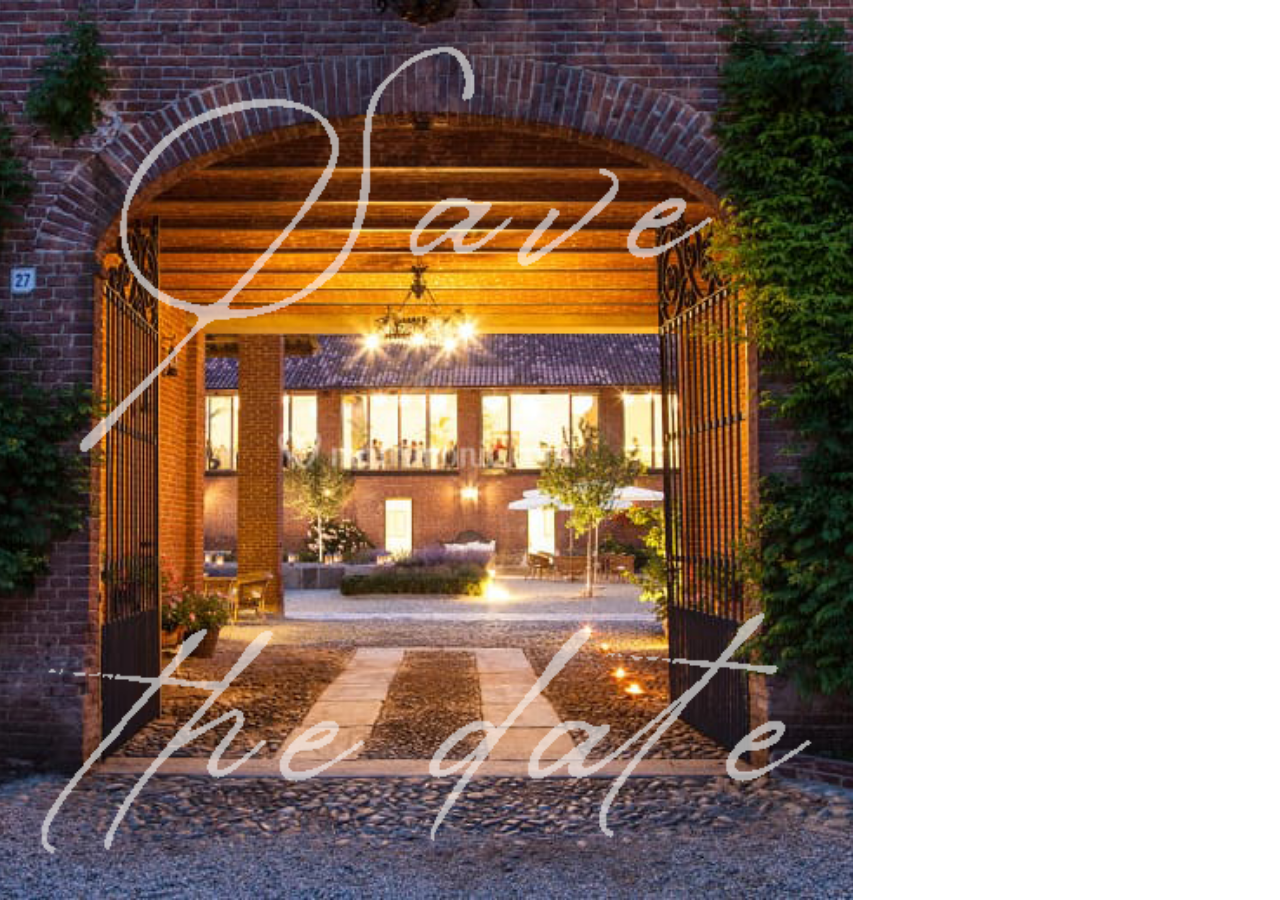
==== index.html @ 9339fcf1 "Save the date embedded in image" ====
<!DOCTYPE html>
<html lang="en">
  <head>
    <meta charset="utf-8">
    <!-- TODO: confirm if the following line is needed -->
    <meta http-equiv="X-UA-Compatible" content="IE=edge">
    <meta name="viewport" content="width=device-width, initial-scale=1">
    <title>Save the date</title>

    <!-- Google Fonts -->
    <link href="https://fonts.googleapis.com/css?family=Great+Vibes|Montserrat&display=swap" rel="stylesheet">
    <!-- CSS -->
    <link rel="stylesheet" href="style.css">
  </head>
  <body>
      <div class="wrapper">
        <div class="entrance">
          <div class="text_center">
          </div>
        </div>
        <div class="text">
        </div>
      </div>
  </body>
</html>
---- style.css ----
/*
font-family: 'Great Vibes', cursive;
font-family: 'Montserrat', sans-serif;
*/

@font-face {
  font-family: 'ManchesterSignature';
  src: url('fonts/ManchesterSignature.ttf');
}

body, html {
  height: 100%;
  margin: 0;
}

.wrapper {
  display: flex;
  height: 100%;
  flex-flow: row nowrap;
  justify-content: flex-start;
  align-items: stretch;
  align-content: center;
  margin: 0;
  padding: 0;
}

.entrance {
  background-image: url("images/entranceSave.png");
  flex-grow: 2;
  background-repeat: no-repeat;
  background-position: center;
  background-size: cover;
  display: flex;
  align-content: center;
  align-items: center;
  justify-content: center;
}

.text_center {
  text-align: center;
}

.text {
  background-image: url("images/sfondo.png");
  flex-grow: 1;
}

h1 {
  font-family: 'ManchesterSignature', 'Great Vibes', cursive;
  font-size: 28em;
  color: rgba(255, 255, 255, 0.5);
  margin: 0;
  padding: 0;
}

h2 {
  font-family: 'Great Vibes', cursive;
  font-size: calc(16px + 0.5vw);
}

h3 {
  font-family: 'Great Vibes', cursive;
  font-size: calc(16px + 5vw;
}

p {
  font-family: 'Montserrat', sans-serif;
  font-size: calc(8px + 0.5vw);
}
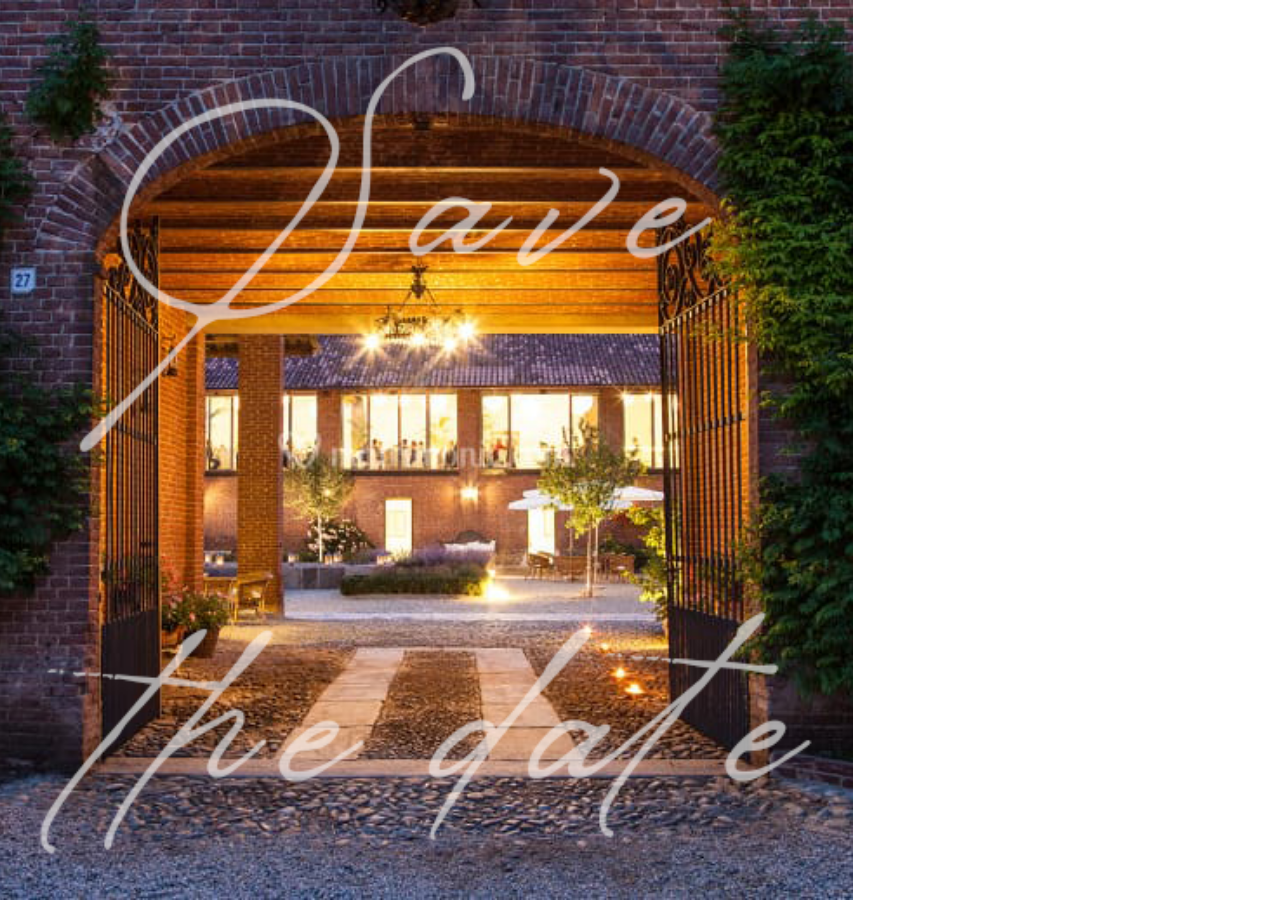
==== commit 03e05379: "new main imag" ====
--- a/index.html
+++ b/index.html
@@ -15,8 +15,6 @@
   <body>
       <div class="wrapper">
         <div class="entrance">
-          <div class="text_center">
-          </div>
         </div>
         <div class="text">
         </div>
--- a/style.css
+++ b/style.css
@@ -25,19 +25,11 @@
 }
 
 .entrance {
-  background-image: url("images/entranceSave.png");
+  background-image: url("images/entranceSave2.png");
   flex-grow: 2;
   background-repeat: no-repeat;
   background-position: center;
   background-size: cover;
-  display: flex;
-  align-content: center;
-  align-items: center;
-  justify-content: center;
-}
-
-.text_center {
-  text-align: center;
 }
 
 .text {
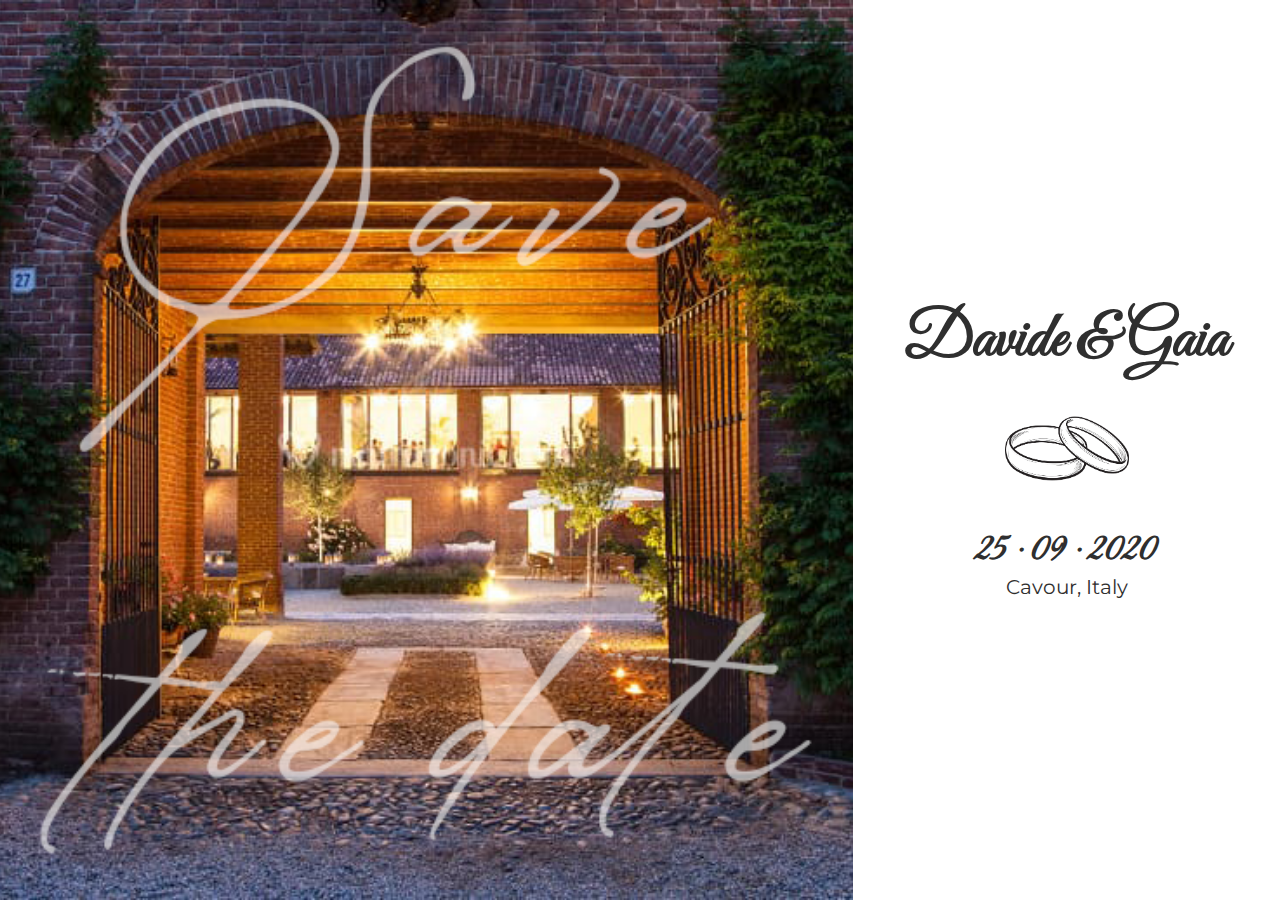
==== commit a6034d8d: "Main text" ====
--- a/index.html
+++ b/index.html
@@ -8,7 +8,7 @@
     <title>Save the date</title>
 
     <!-- Google Fonts -->
-    <link href="https://fonts.googleapis.com/css?family=Great+Vibes|Montserrat&display=swap" rel="stylesheet">
+    <link href="https://fonts.googleapis.com/css?family=Great+Vibes|Montserrat:300&display=swap" rel="stylesheet">
     <!-- CSS -->
     <link rel="stylesheet" href="style.css">
   </head>
@@ -16,7 +16,15 @@
       <div class="wrapper">
         <div class="entrance">
         </div>
-        <div class="text">
+        <div class="text-wrapper">
+          <div class="spacer"></div>
+          <div class="text">
+            <h1>Davide & Gaia</h1>
+            <img class="anelli" src="images/Anelli.png" alt="">
+            <h2>25 · 09 · 2020</h2>
+            <p>Cavour, Italy</p>
+          </div>
+          <div class="spacer"></div>
         </div>
       </div>
   </body>
--- a/style.css
+++ b/style.css
@@ -1,12 +1,8 @@
 /*
 font-family: 'Great Vibes', cursive;
 font-family: 'Montserrat', sans-serif;
+font-family: 'ManchesterSignature';
 */
-
-@font-face {
-  font-family: 'ManchesterSignature';
-  src: url('fonts/ManchesterSignature.ttf');
-}
 
 body, html {
   height: 100%;
@@ -32,30 +28,47 @@
   background-size: cover;
 }
 
+.text-wrapper {
+  background-image: url("images/sfondo.png");
+  width: calc(100% / 3);
+  display: flex;
+  flex-flow: column nowrap;
+  justify-content: center;
+}
+
 .text {
-  background-image: url("images/sfondo.png");
+  color: #2F2F2F;
+  flex-grow: auto;
+  text-align: center;
+}
+
+.spacer {
   flex-grow: 1;
 }
 
-h1 {
-  font-family: 'ManchesterSignature', 'Great Vibes', cursive;
-  font-size: 28em;
-  color: rgba(255, 255, 255, 0.5);
+.anelli {
+  width: 30%;
+  height: auto;
+  margin-bottom: 3%;
+}
+
+p, h1, h2, h3, h4, h5 {
   margin: 0;
   padding: 0;
 }
 
+
+h1 {
+  font-family: 'Great Vibes', cursive;
+  font-size: 64px;
+}
+
 h2 {
   font-family: 'Great Vibes', cursive;
-  font-size: calc(16px + 0.5vw);
-}
-
-h3 {
-  font-family: 'Great Vibes', cursive;
-  font-size: calc(16px + 5vw;
+  font-size: 40px;
 }
 
 p {
   font-family: 'Montserrat', sans-serif;
-  font-size: calc(8px + 0.5vw);
+  font-size: 20px;
 }
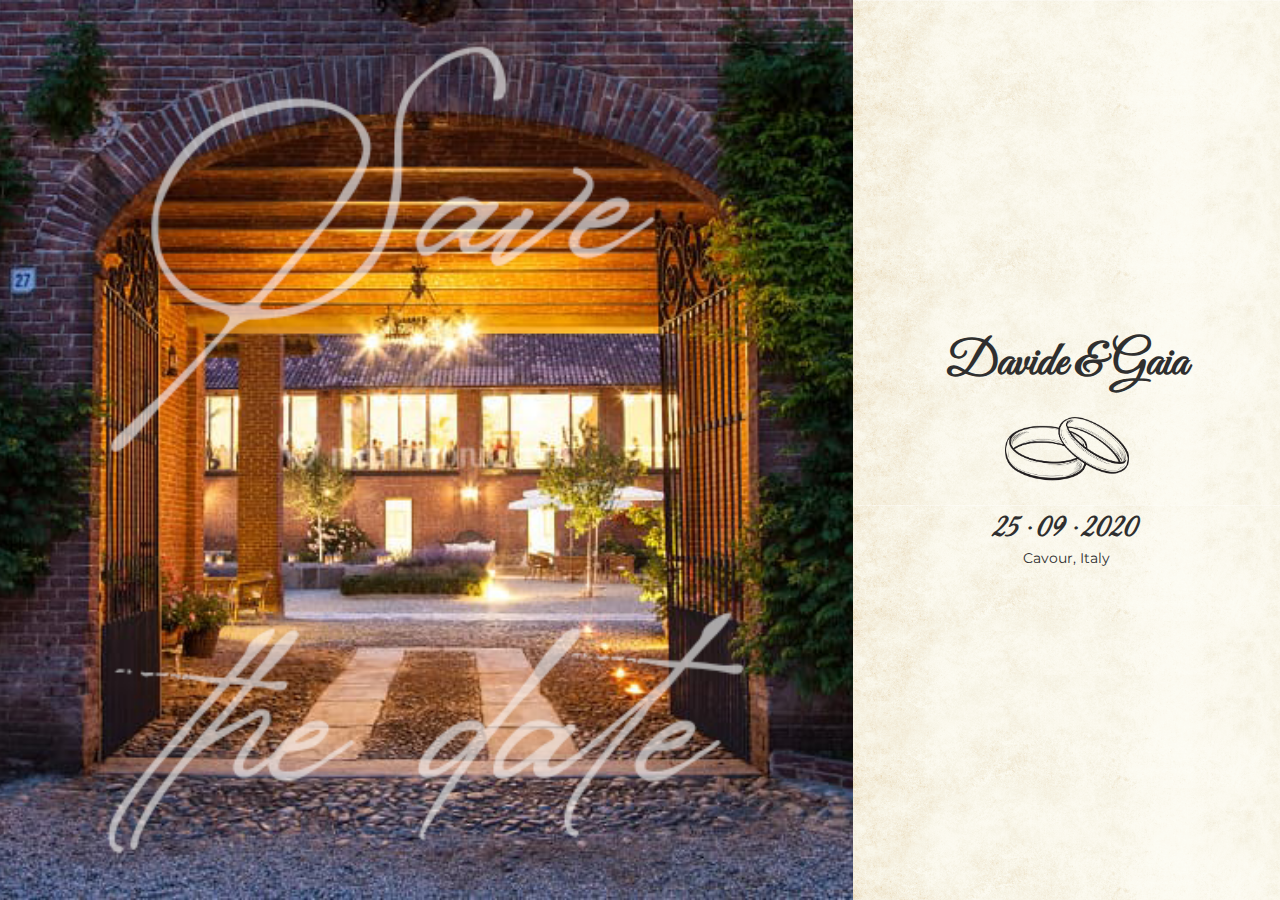
==== commit a434561f: "Favicon" ====
--- a/index.html
+++ b/index.html
@@ -11,6 +11,14 @@
     <link href="https://fonts.googleapis.com/css?family=Great+Vibes|Montserrat:300&display=swap" rel="stylesheet">
     <!-- CSS -->
     <link rel="stylesheet" href="style.css">
+    <!-- Favicon -->
+    <link rel="apple-touch-icon" sizes="180x180" href="/apple-touch-icon.png">
+    <link rel="icon" type="image/png" sizes="32x32" href="/favicon-32x32.png">
+    <link rel="icon" type="image/png" sizes="16x16" href="/favicon-16x16.png">
+    <link rel="manifest" href="/site.webmanifest">
+    <link rel="mask-icon" href="/safari-pinned-tab.svg" color="#5bbad5">
+    <meta name="msapplication-TileColor" content="#da532c">
+    <meta name="theme-color" content="#ffffff">
   </head>
   <body>
       <div class="wrapper">
--- a/style.css
+++ b/style.css
@@ -2,6 +2,14 @@
 font-family: 'Great Vibes', cursive;
 font-family: 'Montserrat', sans-serif;
 font-family: 'ManchesterSignature';
+
+@media only screen
+and (min-device-width : 768px)
+and (max-device-width : 1024px)
+and (orientation : landscape)
+and (orientation : portrait) {
+}
+
 */
 
 body, html {
@@ -21,7 +29,7 @@
 }
 
 .entrance {
-  background-image: url("images/entranceSave2.png");
+  background-image: url("images/entrance.png");
   flex-grow: 2;
   background-repeat: no-repeat;
   background-position: center;
@@ -29,7 +37,7 @@
 }
 
 .text-wrapper {
-  background-image: url("images/sfondo.png");
+  background-image: url("images/Sfondo.png");
   width: calc(100% / 3);
   display: flex;
   flex-flow: column nowrap;
@@ -49,7 +57,7 @@
 .anelli {
   width: 30%;
   height: auto;
-  margin-bottom: 3%;
+  margin: 5% 0;
 }
 
 p, h1, h2, h3, h4, h5 {
@@ -60,15 +68,182 @@
 
 h1 {
   font-family: 'Great Vibes', cursive;
-  font-size: 64px;
+  font-size: 1.5em;
 }
 
 h2 {
   font-family: 'Great Vibes', cursive;
-  font-size: 40px;
+  font-size: 1em;
 }
 
 p {
   font-family: 'Montserrat', sans-serif;
-  font-size: 20px;
-}
+  font-size: 0.75em;
+}
+
+
+/* ************** COLUMN */
+@media only screen
+and (orientation : portrait) {
+  .wrapper {
+    display: flex;
+    flex-flow: column wrap;
+    justify-content: flex-start;
+    align-content: flex-start;
+    margin: 0;
+    padding: 0;
+  }
+
+  .text-wrapper {
+    height: calc(100% / 3);
+    width: 100%;
+    display: flex;
+    flex-flow: column nowrap;
+    justify-content: space-around;
+    align-content: center;
+  }
+  .anelli {
+    width: 20%;
+    height: auto;
+    margin: 3% 0;
+  }
+  h1 {
+    font-size: 1.5em;
+  }
+
+  h2 {
+    font-size: 1em;
+  }
+
+  p {
+    font-size: 0.75em;
+  }
+}
+
+@media only screen
+and (min-height : 650px)
+and (orientation : portrait) {
+  h1 {
+    font-size: 2em;
+  }
+
+  h2 {
+    font-size: 1.5em;
+  }
+
+  p {
+    font-size: 0.8em;
+  }
+}
+
+@media only screen
+and (min-height : 1000px)
+and (orientation : portrait) {
+  h1 {
+    font-size: 3em;
+  }
+
+  h2 {
+    font-size: 2em;
+  }
+
+  p {
+    font-size: 1em;
+  }
+}
+
+@media only screen
+and (min-height : 1300px)
+and (orientation : portrait) {
+  h1 {
+    font-size: 4em;
+  }
+
+  h2 {
+    font-size: 2.75em;
+  }
+
+  p {
+    font-size: 1.25em;
+  }
+}
+
+@media only screen
+and (min-height : 1600px)
+and (orientation : portrait) {
+  h1 {
+    font-size: 5em;
+  }
+
+  h2 {
+    font-size: 3em;
+  }
+
+  p {
+    font-size: 1.5em;
+  }
+}
+
+@media only screen
+and (min-width : 650px)
+and (orientation : landscape) {
+  h1 {
+    font-size: 3em;
+  }
+
+  h2 {
+    font-size: 2em;
+  }
+
+  p {
+    font-size: 0.9em;
+  }
+}
+
+@media only screen
+and (min-width : 1000px)
+and (orientation : landscape) {
+  h1 {
+    font-size: 3em;
+  }
+
+  h2 {
+    font-size: 2em;
+  }
+
+  p {
+    font-size: 0.9em;
+  }
+}
+
+@media only screen
+and (min-width : 1300px)
+and (orientation : landscape) {
+  h1 {
+    font-size: 4em;
+  }
+
+  h2 {
+    font-size: 2.75em;
+  }
+
+  p {
+    font-size: 1em;
+  }
+}
+
+@media only screen
+and (min-width : 1600px)
+and (orientation : landscape) {
+  h1 {
+    font-size: 5em;
+  }
+
+  h2 {
+    font-size: 3em;
+  }
+
+  p {
+    font-size: 1.25em;
+  }
+}
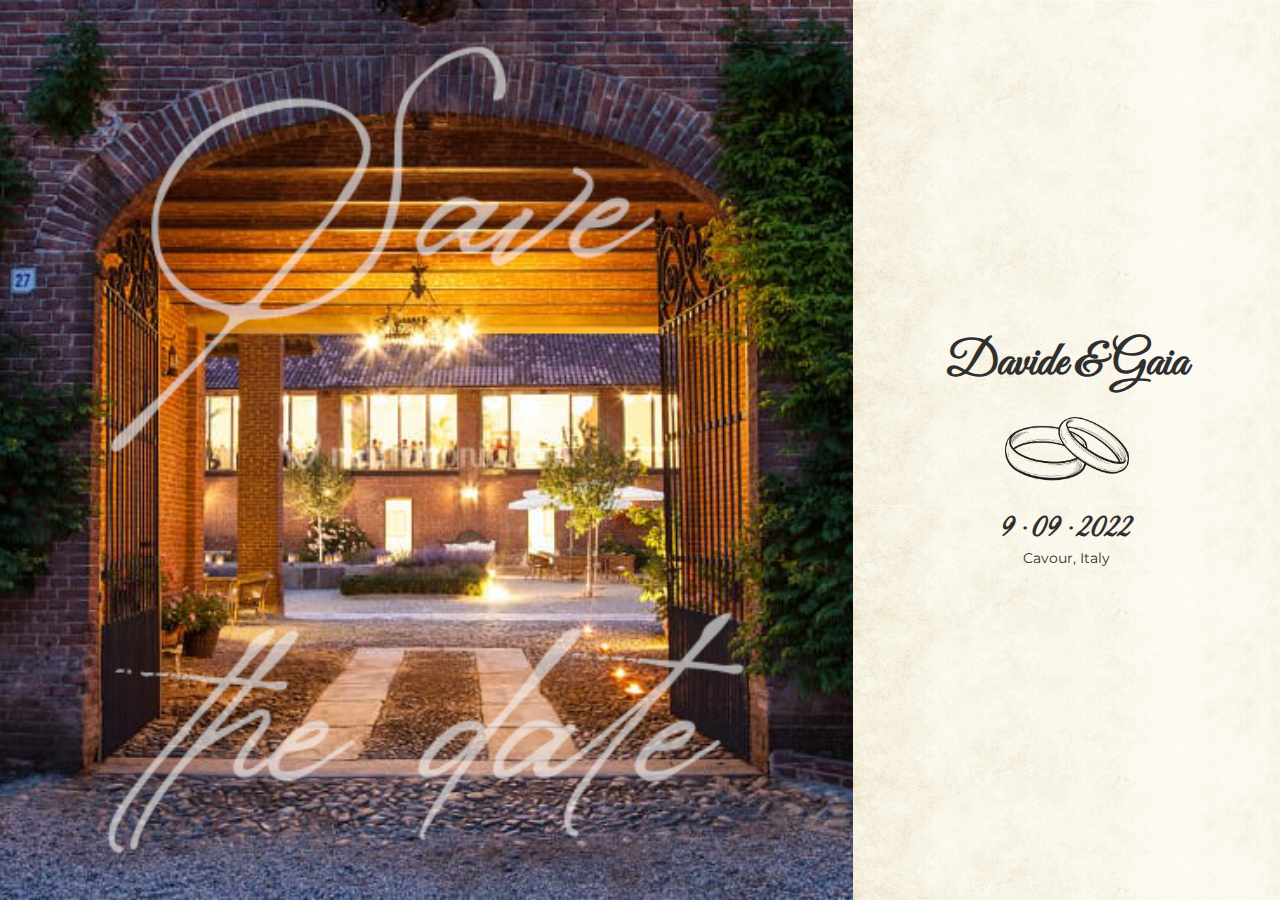
==== commit d9877bf7: "updated date" ====
--- a/index.html
+++ b/index.html
@@ -29,7 +29,7 @@
           <div class="text">
             <h1>Davide & Gaia</h1>
             <img class="anelli" src="images/Anelli.png" alt="">
-            <h2>25 · 09 · 2020</h2>
+            <h2>9 · 09 · 2022</h2>
             <p>Cavour, Italy</p>
           </div>
           <div class="spacer"></div>
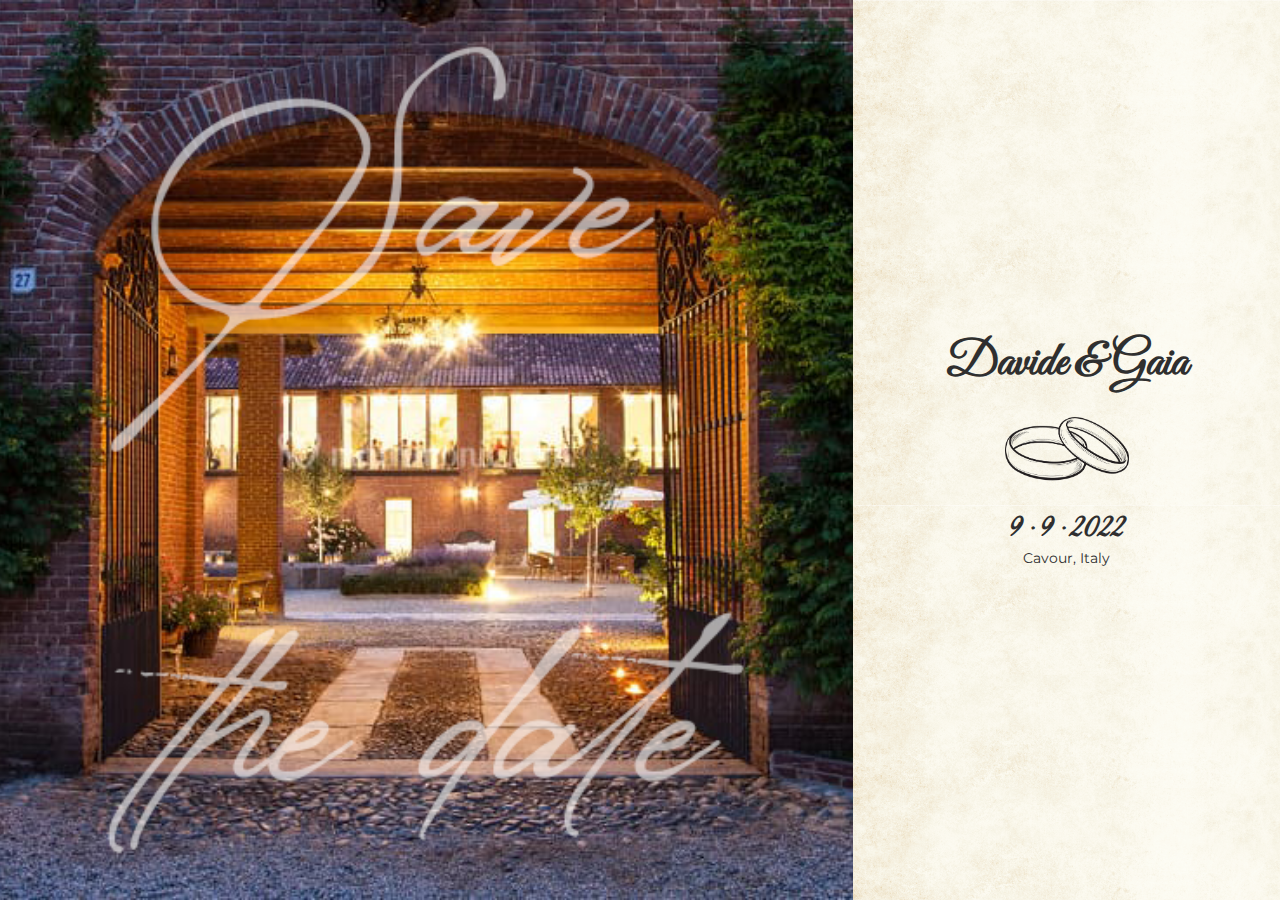
==== commit e07558f6: "estetic date change" ====
--- a/index.html
+++ b/index.html
@@ -29,7 +29,7 @@
           <div class="text">
             <h1>Davide & Gaia</h1>
             <img class="anelli" src="images/Anelli.png" alt="">
-            <h2>9 · 09 · 2022</h2>
+            <h2>9 · 9 · 2022</h2>
             <p>Cavour, Italy</p>
           </div>
           <div class="spacer"></div>
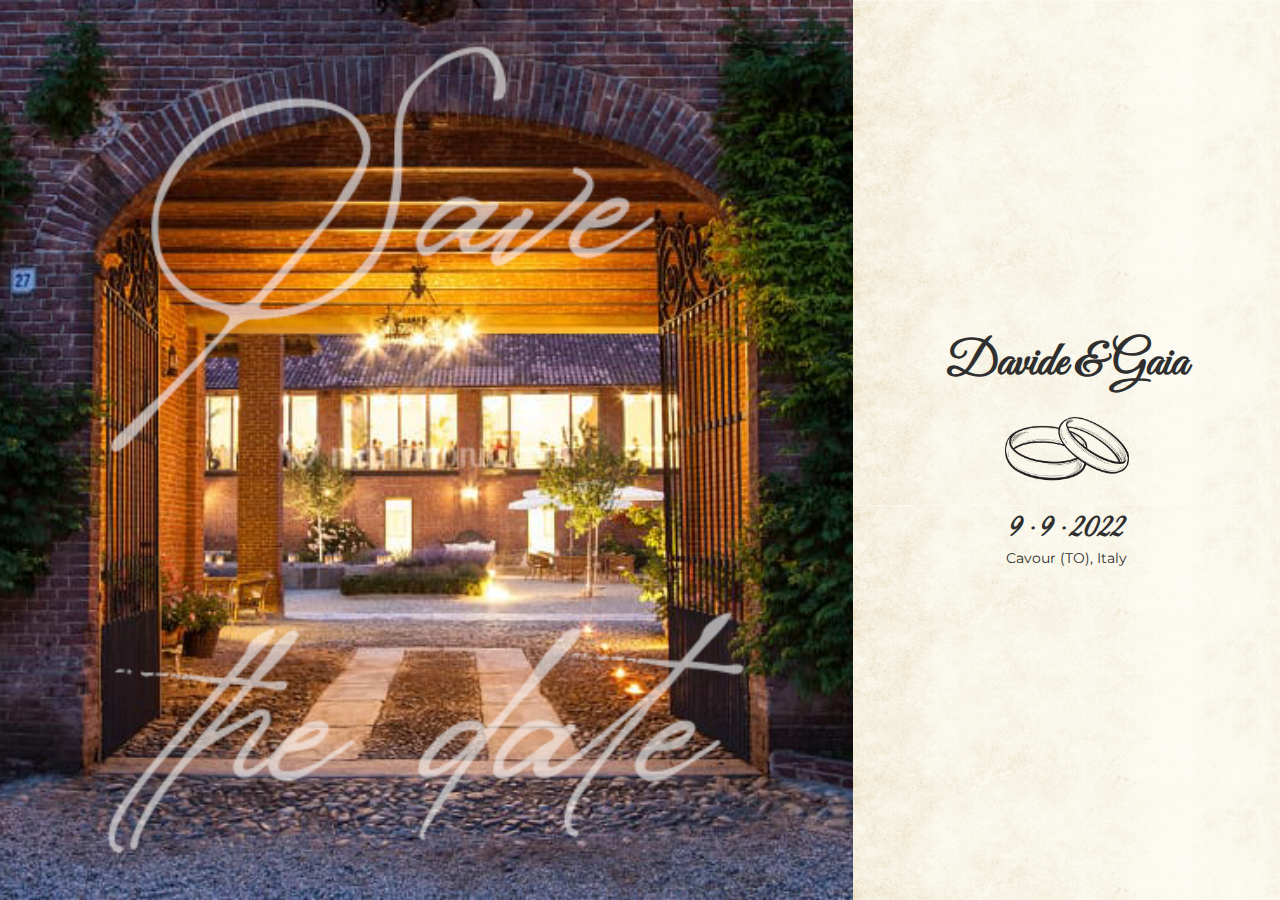
==== commit cc615cbd: "updated address" ====
--- a/index.html
+++ b/index.html
@@ -30,7 +30,7 @@
             <h1>Davide & Gaia</h1>
             <img class="anelli" src="images/Anelli.png" alt="">
             <h2>9 · 9 · 2022</h2>
-            <p>Cavour, Italy</p>
+            <p>Cavour (TO), Italy</p>
           </div>
           <div class="spacer"></div>
         </div>
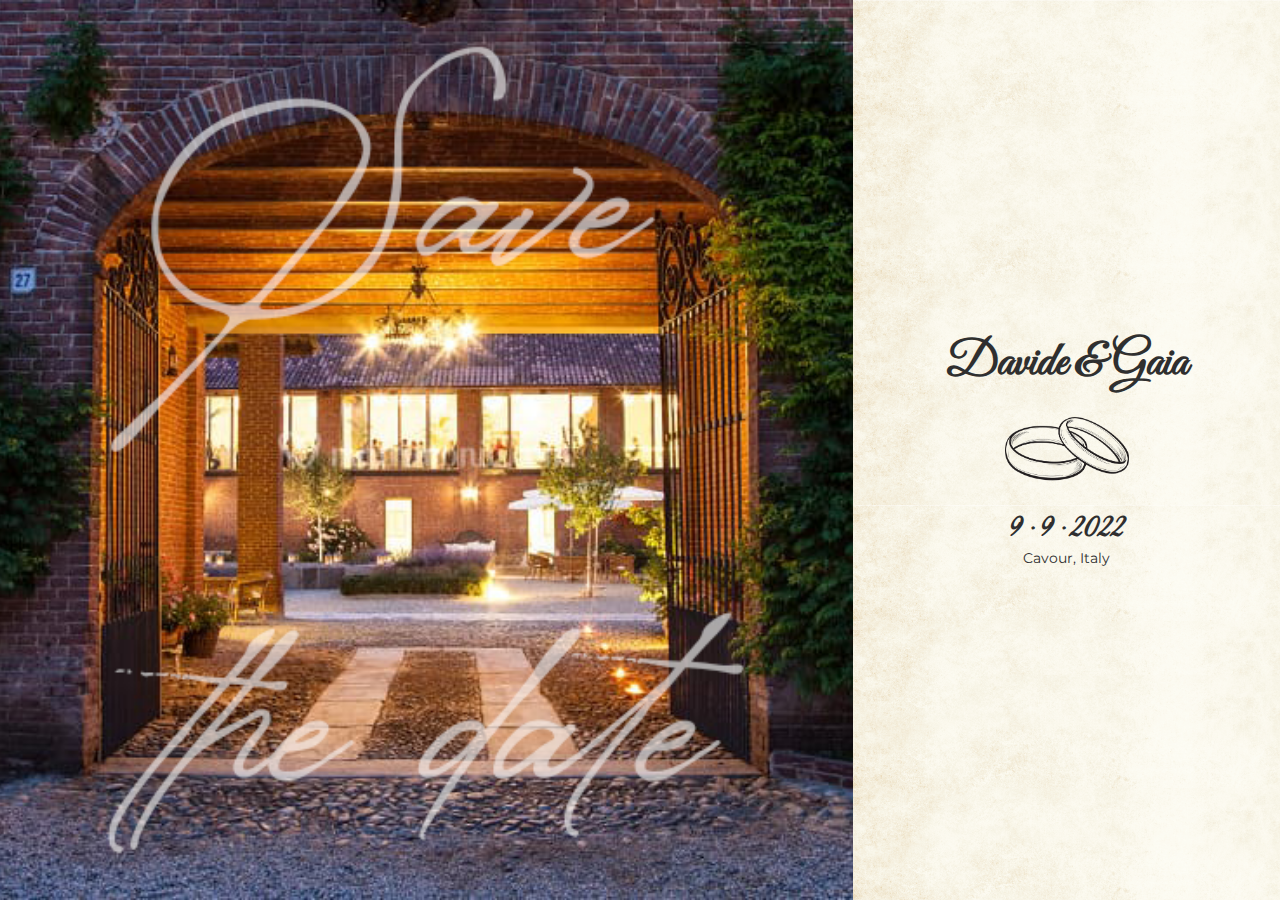
==== commit 7ffc32b8: "updated address" ====
--- a/index.html
+++ b/index.html
@@ -30,7 +30,7 @@
             <h1>Davide & Gaia</h1>
             <img class="anelli" src="images/Anelli.png" alt="">
             <h2>9 · 9 · 2022</h2>
-            <p>Cavour (TO), Italy</p>
+            <p>Cavour, Italy</p>
           </div>
           <div class="spacer"></div>
         </div>
